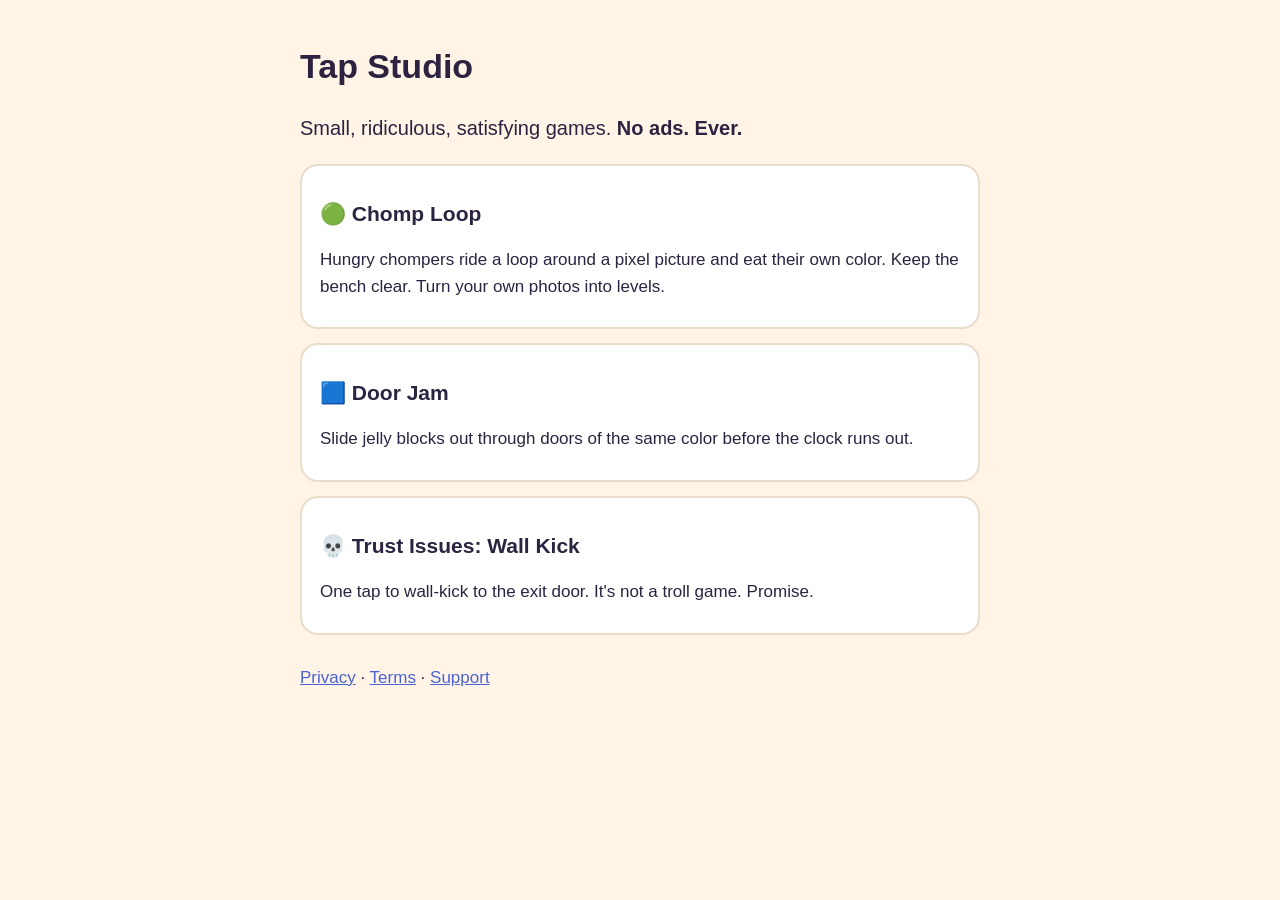
==== index.html @ 0e2ea885 "Tap Studio site: privacy, terms, support" ====
<!doctype html>
<html lang="en">
<head>
<meta charset="utf-8">
<meta name="viewport" content="width=device-width, initial-scale=1">
<title>Tap Studio · No ads. Ever.</title>
<link rel="stylesheet" href="style.css">
</head>
<body>
<main>
<h1>Tap Studio</h1>
<p class="lead">Small, ridiculous, satisfying games. <strong>No ads. Ever.</strong></p>

<div class="game">
<h2>🟢 Chomp Loop</h2>
<p>Hungry chompers ride a loop around a pixel picture and eat their own color. Keep the bench clear. Turn your own photos into levels.</p>
</div>
<div class="game">
<h2>🟦 Door Jam</h2>
<p>Slide jelly blocks out through doors of the same color before the clock runs out.</p>
</div>
<div class="game">
<h2>💀 Trust Issues: Wall Kick</h2>
<p>One tap to wall-kick to the exit door. It's not a troll game. Promise.</p>
</div>

<p class="links"><a href="privacy.html">Privacy</a> · <a href="terms.html">Terms</a> · <a href="support.html">Support</a></p>
</main>
</body>
</html>
---- style.css ----
body { margin: 0; background: #fff4e6; color: #2b2340; font: 17px/1.55 -apple-system, BlinkMacSystemFont, "Segoe UI", Roboto, sans-serif; }
main { max-width: 680px; margin: 0 auto; padding: 40px 22px 60px; }
h1 { font-size: 34px; margin: 0 0 6px; }
h2 { font-size: 21px; margin: 28px 0 6px; }
a { color: #4a63d1; }
.muted { color: #7b7290; margin-top: 0; }
.lead { font-size: 20px; }
.game { background: #fff; border-radius: 18px; padding: 4px 18px 10px; margin: 14px 0; border: 2px solid #e9dccb; }
.links { margin-top: 30px; }
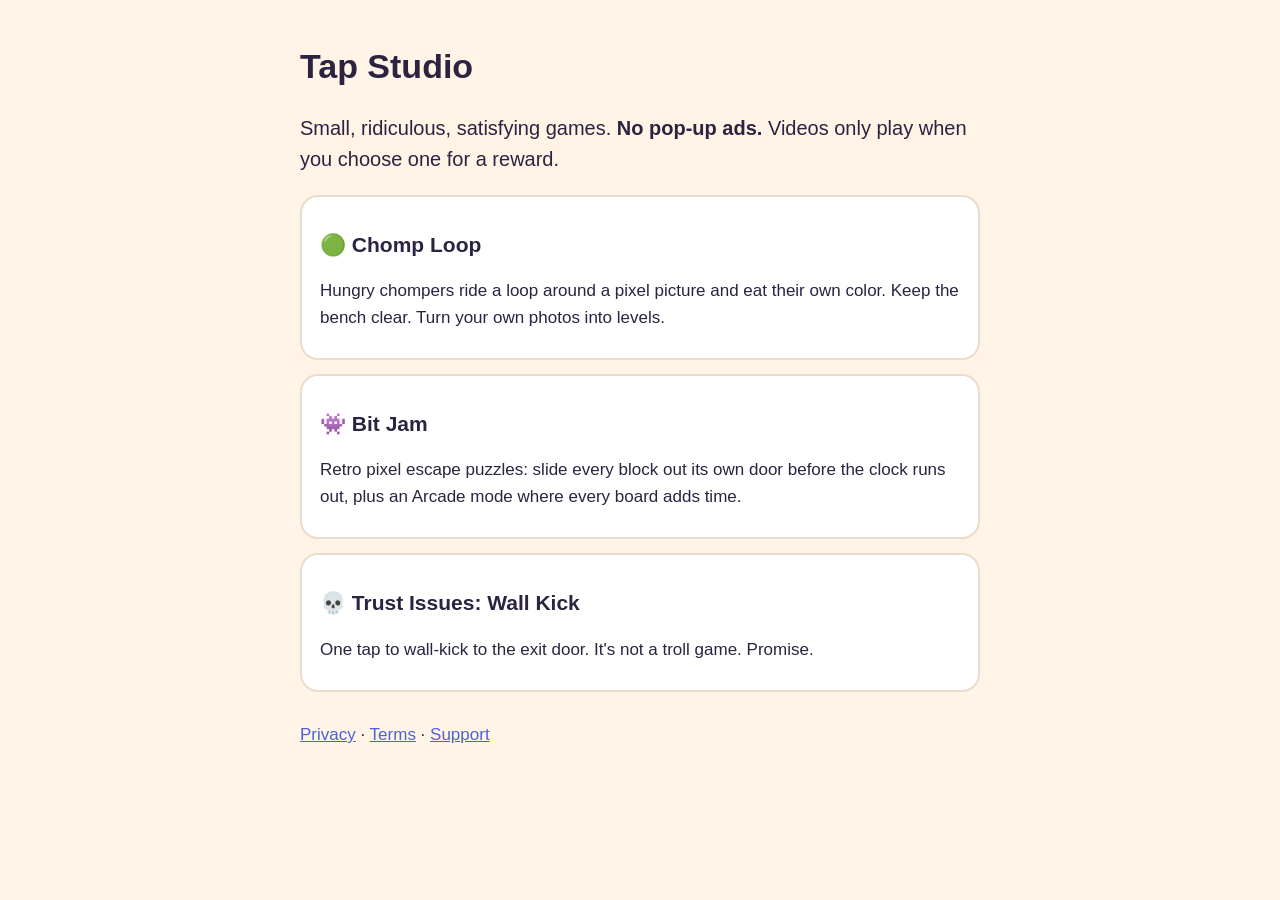
==== commit 9e0f39c3: "Reward videos (AdMob) in privacy and terms; Bit Jam replaces Door Jam" ====
--- a/index.html
+++ b/index.html
@@ -3,21 +3,21 @@
 <head>
 <meta charset="utf-8">
 <meta name="viewport" content="width=device-width, initial-scale=1">
-<title>Tap Studio · No ads. Ever.</title>
+<title>Tap Studio · No pop-up ads</title>
 <link rel="stylesheet" href="style.css">
 </head>
 <body>
 <main>
 <h1>Tap Studio</h1>
-<p class="lead">Small, ridiculous, satisfying games. <strong>No ads. Ever.</strong></p>
+<p class="lead">Small, ridiculous, satisfying games. <strong>No pop-up ads.</strong> Videos only play when you choose one for a reward.</p>
 
 <div class="game">
 <h2>🟢 Chomp Loop</h2>
 <p>Hungry chompers ride a loop around a pixel picture and eat their own color. Keep the bench clear. Turn your own photos into levels.</p>
 </div>
 <div class="game">
-<h2>🟦 Door Jam</h2>
-<p>Slide jelly blocks out through doors of the same color before the clock runs out.</p>
+<h2>👾 Bit Jam</h2>
+<p>Retro pixel escape puzzles: slide every block out its own door before the clock runs out, plus an Arcade mode where every board adds time.</p>
 </div>
 <div class="game">
 <h2>💀 Trust Issues: Wall Kick</h2>
